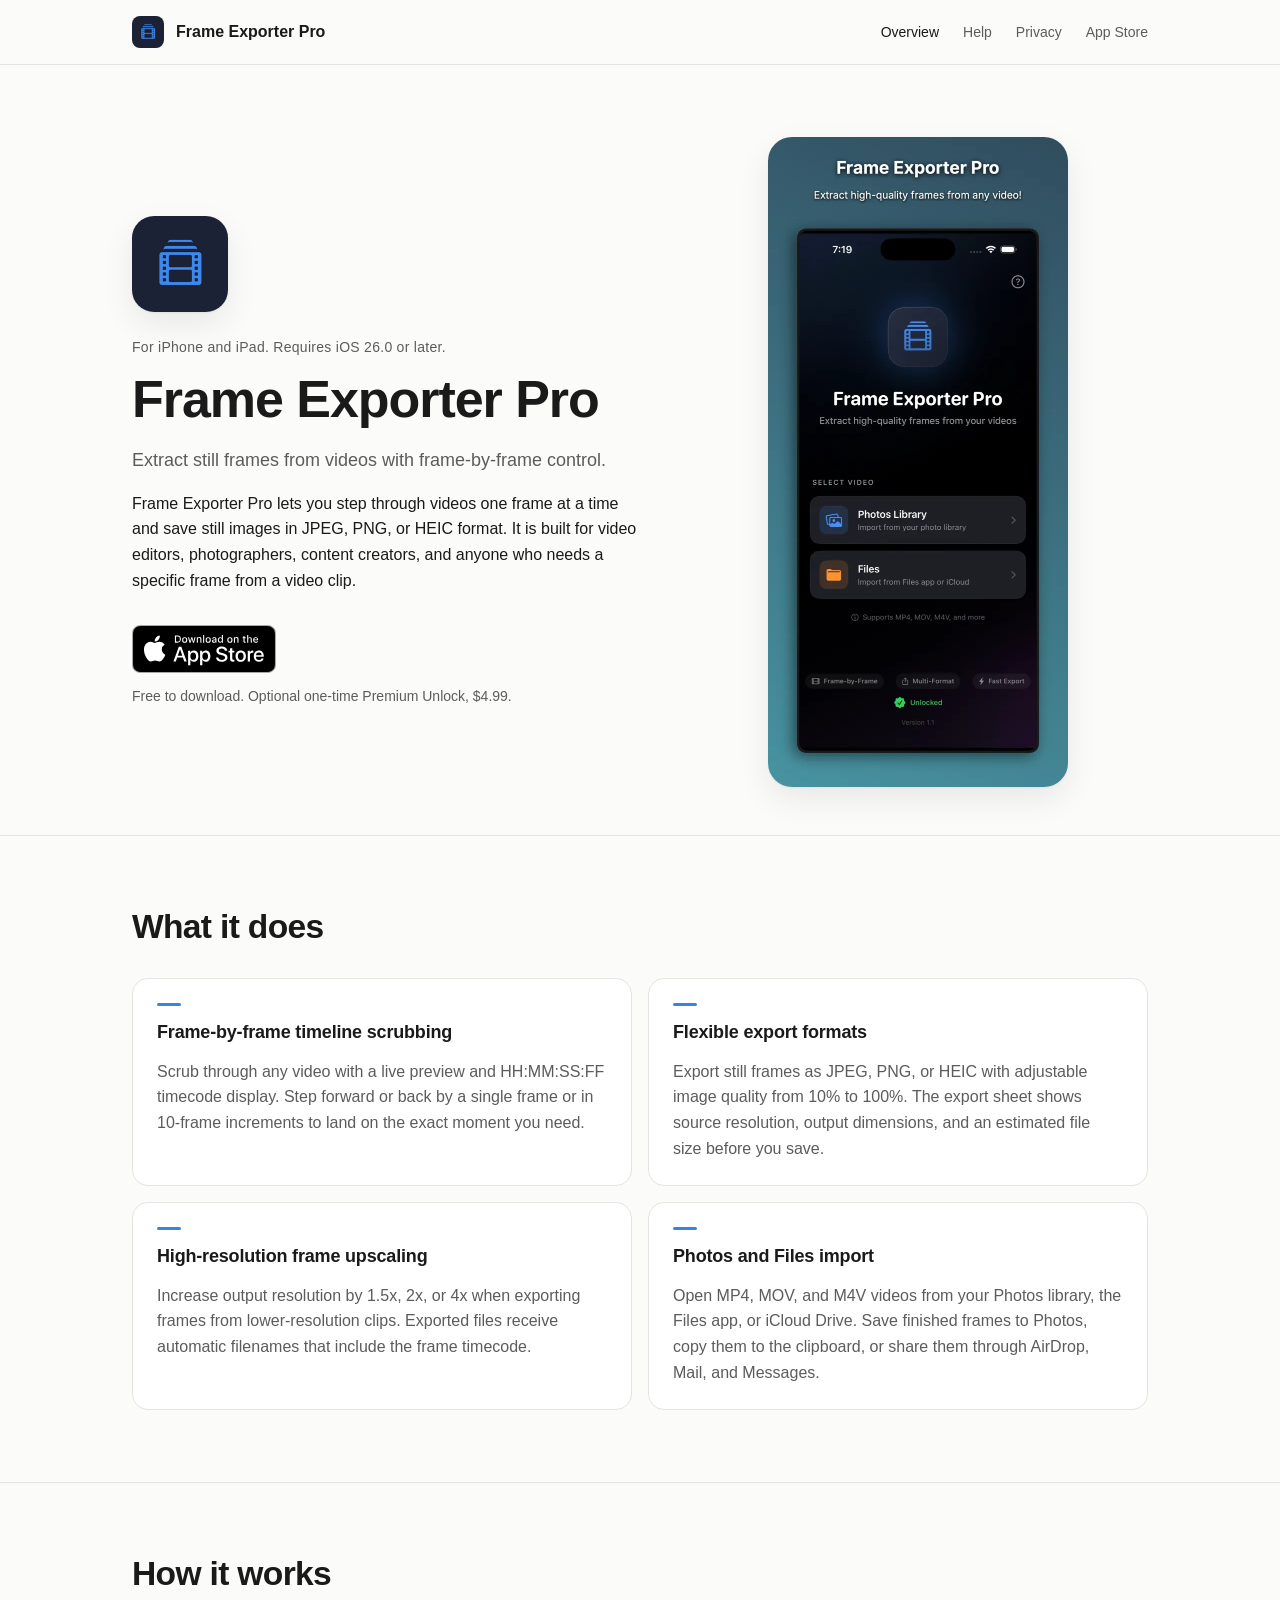
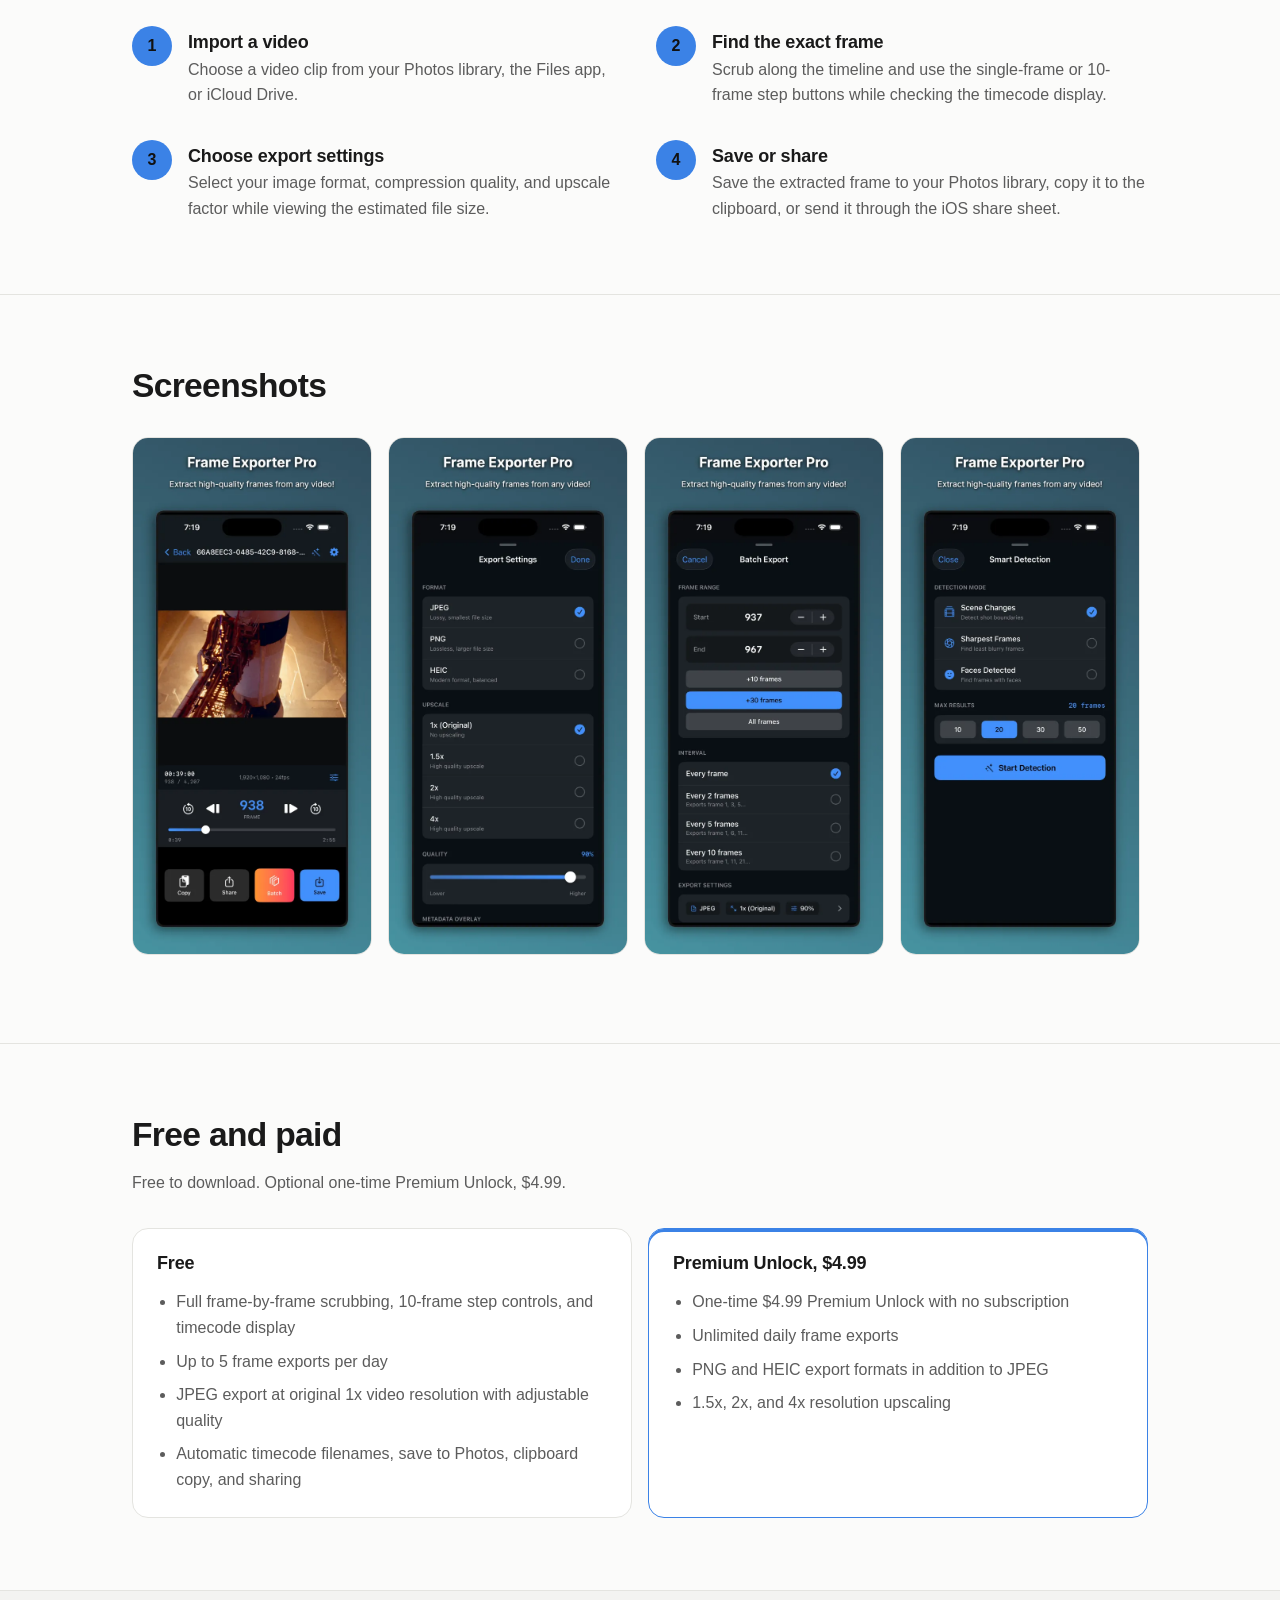
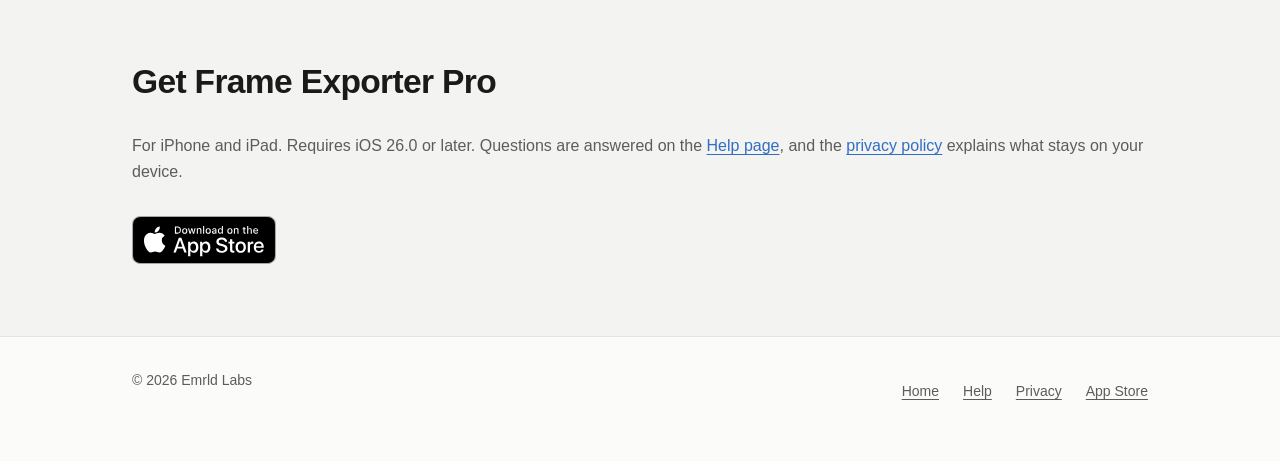
==== app/index.html @ c0278986 "Add iOS app site under app/ and link it from the README Adds the Frame Exporter Pro app page, help a" ====
<!doctype html>
<html lang="en">
<head>
<meta charset="utf-8">
<meta name="viewport" content="width=device-width, initial-scale=1">
<title>Frame Exporter Pro: Video Frame Extraction</title>
<meta name="description" content="Scrub through videos frame by frame on iPhone and iPad, then export still images in JPEG, PNG, or HEIC with optional upscaling.">
<link rel="canonical" href="https://workmanl.github.io/Frame-Exporter-Pro/app/">
<meta name="color-scheme" content="light dark">
<meta name="theme-color" content="#fbfbfa" media="(prefers-color-scheme: light)">
<meta name="theme-color" content="#0f0f10" media="(prefers-color-scheme: dark)">
<meta name="referrer" content="strict-origin-when-cross-origin">
<meta name="apple-itunes-app" content="app-id=6757141577">
<meta property="og:type" content="website">
<meta property="og:site_name" content="Frame Exporter Pro">
<meta property="og:title" content="Frame Exporter Pro: Video Frame Extraction">
<meta property="og:description" content="Scrub through videos frame by frame on iPhone and iPad, then export still images in JPEG, PNG, or HEIC with optional upscaling.">
<meta property="og:url" content="https://workmanl.github.io/Frame-Exporter-Pro/app/">
<meta property="og:image" content="https://workmanl.github.io/Frame-Exporter-Pro/app/assets/og.png">
<meta property="og:image:width" content="1200">
<meta property="og:image:height" content="630">
<meta property="og:image:alt" content="Frame Exporter Pro app icon">
<meta name="twitter:card" content="summary_large_image">
<meta name="twitter:title" content="Frame Exporter Pro: Video Frame Extraction">
<meta name="twitter:description" content="Scrub through videos frame by frame on iPhone and iPad, then export still images in JPEG, PNG, or HEIC with optional upscaling.">
<meta name="twitter:image" content="https://workmanl.github.io/Frame-Exporter-Pro/app/assets/og.png">
<link rel="icon" type="image/png" sizes="32x32" href="assets/favicon-32.png">
<link rel="icon" type="image/png" sizes="16x16" href="assets/favicon-16.png">
<link rel="apple-touch-icon" href="assets/apple-touch-icon.png">
<link rel="stylesheet" href="assets/site.css">
<style>:root{--accent:#3b82e6;--accent-ink:#111111;--link:#326ec4}@media (prefers-color-scheme: dark){:root{--link:#4186e7}}</style>
<script type="application/ld+json">
{
 "@context": "https://schema.org",
 "@type": "SoftwareApplication",
 "name": "Frame Exporter Pro",
 "description": "Scrub through videos frame by frame on iPhone and iPad, then export still images in JPEG, PNG, or HEIC with optional upscaling.",
 "operatingSystem": "iOS 26.0 or later",
 "applicationCategory": "MultimediaApplication",
 "softwareVersion": "1.1.1",
 "url": "https://workmanl.github.io/Frame-Exporter-Pro/app/",
 "downloadUrl": "https://apps.apple.com/us/app/frame-exporter-pro/id6757141577",
 "installUrl": "https://apps.apple.com/us/app/frame-exporter-pro/id6757141577",
 "image": "https://workmanl.github.io/Frame-Exporter-Pro/app/assets/icon-512.png",
 "screenshot": [
  "https://workmanl.github.io/Frame-Exporter-Pro/app/assets/shot-1.webp",
  "https://workmanl.github.io/Frame-Exporter-Pro/app/assets/shot-2.webp",
  "https://workmanl.github.io/Frame-Exporter-Pro/app/assets/shot-3.webp"
 ],
 "offers": {
  "@type": "Offer",
  "price": "0",
  "priceCurrency": "USD"
 },
 "publisher": {
  "@type": "Organization",
  "name": "Emrld Labs"
 }
}
</script>
</head>
<body>
<a class="skip" href="#main">Skip to content</a>
<header class="site-header">
  <div class="wrap">
    <a class="brand" href="index.html"><img src="assets/favicon-32.png" srcset="assets/icon-192.png 6x" width="32" height="32" alt=""><span>Frame Exporter Pro</span></a>
    <nav class="site-nav" aria-label="Main">
      <ul>
        <li><a href="index.html" aria-current="page">Overview</a></li>
        <li><a href="help.html">Help</a></li>
        <li><a href="privacy.html">Privacy</a></li>
        <li><a href="https://apps.apple.com/us/app/frame-exporter-pro/id6757141577" target="_blank" rel="noopener noreferrer">App Store</a></li>
      </ul>
    </nav>
  </div>
</header>
<main id="main">
<section class="hero" aria-labelledby="title">
  <div class="wrap portrait">
    <div>
      <img class="hero-icon" src="assets/icon-192.png" width="96" height="96" alt="Frame Exporter Pro app icon">
      <p class="eyebrow">For iPhone and iPad. Requires iOS 26.0 or later.</p>
      <h1 id="title">Frame Exporter Pro</h1>
      <p class="lede">Extract still frames from videos with frame-by-frame control.</p>
      <p>Frame Exporter Pro lets you step through videos one frame at a time and save still images in JPEG, PNG, or HEIC format. It is built for video editors, photographers, content creators, and anyone who needs a specific frame from a video clip.</p>
      <div class="cta"><a class="badge" href="https://apps.apple.com/us/app/frame-exporter-pro/id6757141577" target="_blank" rel="noopener noreferrer"><img src="assets/badge-appstore.svg" width="144" height="48" alt="Download on the App Store"></a></div>
      <p class="fineprint">Free to download. Optional one-time Premium Unlock, $4.99.</p>
    </div>
    <div class="hero-shot portrait"><img src="assets/shot-1.webp" width="600" height="1299" alt="Frame Exporter Pro start screen with Photos Library and Files import buttons" fetchpriority="high" decoding="async"></div>
  </div>
</section>
<section aria-labelledby="features">
  <div class="wrap">
    <div class="section-head"><h2 id="features">What it does</h2></div>
    <div class="grid">
      <div class="card"><h3>Frame-by-frame timeline scrubbing</h3><p>Scrub through any video with a live preview and HH:MM:SS:FF timecode display. Step forward or back by a single frame or in 10-frame increments to land on the exact moment you need.</p></div>
      <div class="card"><h3>Flexible export formats</h3><p>Export still frames as JPEG, PNG, or HEIC with adjustable image quality from 10% to 100%. The export sheet shows source resolution, output dimensions, and an estimated file size before you save.</p></div>
      <div class="card"><h3>High-resolution frame upscaling</h3><p>Increase output resolution by 1.5x, 2x, or 4x when exporting frames from lower-resolution clips. Exported files receive automatic filenames that include the frame timecode.</p></div>
      <div class="card"><h3>Photos and Files import</h3><p>Open MP4, MOV, and M4V videos from your Photos library, the Files app, or iCloud Drive. Save finished frames to Photos, copy them to the clipboard, or share them through AirDrop, Mail, and Messages.</p></div>
    </div>
  </div>
</section>
<section aria-labelledby="how">
  <div class="wrap">
    <div class="section-head"><h2 id="how">How it works</h2></div>
    <ol class="steps">
      <li><div><h3>Import a video</h3><p>Choose a video clip from your Photos library, the Files app, or iCloud Drive.</p></div></li>
      <li><div><h3>Find the exact frame</h3><p>Scrub along the timeline and use the single-frame or 10-frame step buttons while checking the timecode display.</p></div></li>
      <li><div><h3>Choose export settings</h3><p>Select your image format, compression quality, and upscale factor while viewing the estimated file size.</p></div></li>
      <li><div><h3>Save or share</h3><p>Save the extracted frame to your Photos library, copy it to the clipboard, or send it through the iOS share sheet.</p></div></li>
    </ol>
  </div>
</section>
<section aria-labelledby="shots">
  <div class="wrap">
    <div class="section-head"><h2 id="shots">Screenshots</h2></div>
    <div class="shots portrait" role="region" aria-label="Screenshots, scroll sideways" tabindex="0">
      <img src="assets/shot-2.webp" width="600" height="1299" alt="Frame Exporter Pro video player at frame 938 with frame step controls and Copy, Share, Batch and Save buttons" loading="lazy" decoding="async">
      <img src="assets/shot-3.webp" width="600" height="1299" alt="Frame Exporter Pro export settings with JPEG, PNG and HEIC formats, upscale options and a quality slider" loading="lazy" decoding="async">
      <img src="assets/shot-4.webp" width="600" height="1299" alt="Frame Exporter Pro batch export with a start and end frame range and interval options" loading="lazy" decoding="async">
      <img src="assets/shot-5.webp" width="600" height="1299" alt="Frame Exporter Pro smart detection with scene change, sharpest frame and face detection modes" loading="lazy" decoding="async">
    </div>
  </div>
</section>
<section aria-labelledby="pricing">
  <div class="wrap">
    <div class="section-head"><h2 id="pricing">Free and paid</h2><p class="muted">Free to download. Optional one-time Premium Unlock, $4.99.</p></div>
    <div class="plans">
      <div class="plan"><h3>Free</h3><ul><li>Full frame-by-frame scrubbing, 10-frame step controls, and timecode display</li><li>Up to 5 frame exports per day</li><li>JPEG export at original 1x video resolution with adjustable quality</li><li>Automatic timecode filenames, save to Photos, clipboard copy, and sharing</li></ul></div>
      <div class="plan paid"><h3>Premium Unlock, $4.99</h3><ul><li>One-time $4.99 Premium Unlock with no subscription</li><li>Unlimited daily frame exports</li><li>PNG and HEIC export formats in addition to JPEG</li><li>1.5x, 2x, and 4x resolution upscaling</li></ul></div>
    </div>
  </div>
</section>
<section class="band" aria-labelledby="get">
  <div class="wrap">
    <h2 id="get">Get Frame Exporter Pro</h2>
    <p class="muted">For iPhone and iPad. Requires iOS 26.0 or later. Questions are answered on the <a href="help.html">Help page</a>, and the <a href="privacy.html">privacy policy</a> explains what stays on your device.</p>
    <a class="badge" href="https://apps.apple.com/us/app/frame-exporter-pro/id6757141577" target="_blank" rel="noopener noreferrer"><img src="assets/badge-appstore.svg" width="144" height="48" alt="Download on the App Store"></a>
  </div>
</section>
</main>
<footer class="site-footer">
  <div class="wrap">
    <p>&copy; 2026 Emrld Labs</p>
    <nav aria-label="Footer">
      <ul>
        <li><a href="index.html">Home</a></li>
        <li><a href="help.html">Help</a></li>
        <li><a href="privacy.html">Privacy</a></li>
        <li><a href="https://apps.apple.com/us/app/frame-exporter-pro/id6757141577" target="_blank" rel="noopener noreferrer">App Store</a></li>
      </ul>
    </nav>
  </div>
</footer>
</body>
</html>
---- app/assets/site.css ----
/* Shared design system for the Emrld Labs app sites.
   Per app values (--accent, --accent-ink, --link) are set inline on :root by build.py. */
:root {
  color-scheme: light dark;
  --bg: #fbfbfa;
  --surface: #ffffff;
  --surface-2: #f3f3f1;
  --text: #1a1a1a;
  --muted: #5c5c5c;
  --line: #e4e4e0;
  --shadow: 0 1px 2px rgba(0,0,0,.05), 0 12px 32px rgba(0,0,0,.08);
  --radius-s: 10px;
  --radius: 16px;
  --radius-l: 24px;
  --space-1: 4px;
  --space-2: 8px;
  --space-3: 12px;
  --space-4: 16px;
  --space-5: 24px;
  --space-6: 32px;
  --space-7: 48px;
  --space-8: 72px;
  --space-9: 104px;
  --step--1: 0.875rem;
  --step-0: 1rem;
  --step-1: 1.125rem;
  --step-2: 1.375rem;
  --step-3: clamp(1.6rem, 1.2rem + 1.6vw, 2.1rem);
  --step-4: clamp(2.1rem, 1.5rem + 2.8vw, 3.25rem);
  --font: -apple-system, BlinkMacSystemFont, "SF Pro Text", "Segoe UI", Roboto, Helvetica, Arial, sans-serif;
  --maxw: 1080px;
  --gutter: 20px;
}
@media (prefers-color-scheme: dark) {
  :root {
    --bg: #0f0f10;
    --surface: #18181a;
    --surface-2: #1f1f22;
    --text: #f2f2f0;
    --muted: #a8a8a4;
    --line: #2c2c30;
    --shadow: 0 1px 2px rgba(0,0,0,.4), 0 16px 40px rgba(0,0,0,.45);
  }
}

*, *::before, *::after { box-sizing: border-box; }
html { -webkit-text-size-adjust: 100%; text-size-adjust: 100%; }
body {
  margin: 0;
  background: var(--bg);
  color: var(--text);
  font-family: var(--font);
  font-size: var(--step-0);
  line-height: 1.6;
  -webkit-font-smoothing: antialiased;
  overflow-wrap: break-word;
}
img { max-width: 100%; height: auto; display: block; }
a { color: var(--link); text-underline-offset: 3px; text-decoration-thickness: 1px; }
a:hover { text-decoration-thickness: 2px; }
:focus-visible { outline: 3px solid var(--link); outline-offset: 3px; border-radius: 4px; }
h1, h2, h3 { line-height: 1.15; letter-spacing: -0.02em; margin: 0 0 var(--space-4); font-weight: 650; }
h1 { font-size: var(--step-4); }
h2 { font-size: var(--step-3); }
h3 { font-size: var(--step-1); letter-spacing: -0.01em; }
p { margin: 0 0 var(--space-4); }
.wrap { max-width: var(--maxw); margin: 0 auto; padding: 0 var(--gutter); }
.muted { color: var(--muted); }

.skip {
  position: absolute; left: var(--space-4); top: -100px;
  background: var(--surface); color: var(--text); padding: var(--space-3) var(--space-4);
  border-radius: var(--radius-s); box-shadow: var(--shadow); z-index: 10;
}
.skip:focus { top: var(--space-4); }

/* Header */
.site-header { border-bottom: 1px solid var(--line); background: var(--bg); }
.site-header .wrap { display: flex; align-items: center; justify-content: space-between; gap: var(--space-4); min-height: 64px; flex-wrap: wrap; padding-top: var(--space-2); padding-bottom: var(--space-2); }
.brand { display: inline-flex; align-items: center; gap: var(--space-3); color: var(--text); text-decoration: none; font-weight: 650; }
.brand img { width: 32px; height: 32px; border-radius: 8px; }
.site-nav ul { list-style: none; display: flex; gap: var(--space-2) var(--space-5); margin: 0; padding: 0; flex-wrap: wrap; }
.site-nav a { color: var(--muted); text-decoration: none; font-size: var(--step--1); display: inline-flex; align-items: center; min-height: 44px; }
.site-nav a:hover, .site-nav a[aria-current="page"] { color: var(--text); }

/* Hero */
.hero { padding: var(--space-8) 0 var(--space-7); }
.hero .wrap { display: grid; gap: var(--space-7); align-items: center; }
.hero-icon { width: 96px; height: 96px; border-radius: 22px; box-shadow: var(--shadow); margin-bottom: var(--space-5); }
.eyebrow { font-size: var(--step--1); color: var(--muted); letter-spacing: .02em; margin-bottom: var(--space-3); }
.lede { font-size: var(--step-1); color: var(--muted); max-width: 34em; }
.cta { display: flex; flex-wrap: wrap; align-items: center; gap: var(--space-4); margin: var(--space-6) 0 var(--space-3); }
.badge img { height: 48px; width: auto; }
.btn-mac {
  display: inline-flex; align-items: center; gap: var(--space-2); min-height: 48px;
  padding: 0 var(--space-5); border-radius: 12px; background: #000; color: #fff;
  border: 1px solid #a6a6a6; text-decoration: none; font-weight: 600; font-size: var(--step--1);
}
.btn-mac svg { width: 18px; height: 22px; }
.fineprint { font-size: var(--step--1); color: var(--muted); margin: 0; }
.hero-shot { justify-self: center; width: 100%; }
.hero-shot img { border-radius: var(--radius-l); box-shadow: var(--shadow); margin: 0 auto; }
.hero-shot.portrait img { max-width: 300px; }

/* Sections */
section { padding: var(--space-8) 0; }
section + section { border-top: 1px solid var(--line); }
.section-head { max-width: 40em; margin-bottom: var(--space-6); }
.grid { display: grid; gap: var(--space-4); grid-template-columns: 1fr; }
.card { background: var(--surface); border: 1px solid var(--line); border-radius: var(--radius); padding: var(--space-5); }
.card p { margin: 0; color: var(--muted); }
.card h3::before { content: ""; display: block; width: 24px; height: 3px; border-radius: 2px; background: var(--accent); margin-bottom: var(--space-4); }

.steps { list-style: none; counter-reset: s; margin: 0; padding: 0; display: grid; gap: var(--space-5); }
.steps li { counter-increment: s; display: grid; grid-template-columns: 40px 1fr; gap: var(--space-4); align-items: start; }
.steps li::before {
  content: counter(s); width: 40px; height: 40px; border-radius: 50%;
  display: grid; place-items: center; font-weight: 650;
  background: var(--accent); color: var(--accent-ink);
}
.steps h3 { margin: 6px 0 var(--space-1); }
.steps p { margin: 0; color: var(--muted); }

.shots { display: flex; gap: var(--space-4); overflow-x: auto; padding-bottom: var(--space-4); scroll-snap-type: x mandatory; overscroll-behavior-x: contain; }
.shots img { flex: 0 0 auto; scroll-snap-align: start; border-radius: var(--radius); border: 1px solid var(--line); }
.shots.portrait img { width: 220px; }
.shots.landscape img { width: min(560px, 85vw); }

.plans { display: grid; gap: var(--space-4); grid-template-columns: 1fr; }
.plan { background: var(--surface); border: 1px solid var(--line); border-radius: var(--radius); padding: var(--space-5); }
.plan.paid { border-color: var(--accent); box-shadow: inset 0 3px 0 var(--accent); }
.plan ul { margin: 0; padding-left: 1.2em; color: var(--muted); }
.plan li + li { margin-top: var(--space-2); }

.band { background: var(--surface-2); }
.band .wrap { display: flex; flex-direction: column; gap: var(--space-4); align-items: flex-start; }

/* Prose pages */
.page-head { padding: var(--space-8) 0 var(--space-5); }
.prose { max-width: 44em; padding-bottom: var(--space-8); }
.prose h2 { font-size: var(--step-2); margin-top: var(--space-7); }
.prose ul { padding-left: 1.2em; }
.prose li + li { margin-top: var(--space-2); }
.faq details { border-bottom: 1px solid var(--line); padding: var(--space-4) 0; }
.faq summary { cursor: pointer; font-weight: 600; list-style: none; position: relative; padding-left: 1.6em; min-height: 24px; }
.faq summary::-webkit-details-marker { display: none; }
.faq summary::before { content: "+"; position: absolute; left: 0; top: -1px; width: 1em; text-align: center; color: var(--link); font-weight: 700; }
.faq details[open] summary::before { content: "\2212"; }
.faq details p { padding-left: 1.6em; }
.faq details p { margin: var(--space-3) 0 0; color: var(--muted); }
.contact h2 { margin-top: 0; }
.contact { background: var(--surface); border: 1px solid var(--line); border-radius: var(--radius); padding: var(--space-5); margin-top: var(--space-7); }
.label-box { border-left: 3px solid var(--accent); padding: var(--space-3) var(--space-4); background: var(--surface); border-radius: 0 var(--radius-s) var(--radius-s) 0; }

/* Footer */
.site-footer { border-top: 1px solid var(--line); padding: var(--space-6) 0 var(--space-7); font-size: var(--step--1); color: var(--muted); }
.site-footer .wrap { display: flex; flex-wrap: wrap; justify-content: space-between; gap: var(--space-4); }
.site-footer ul { list-style: none; display: flex; flex-wrap: wrap; gap: var(--space-2) var(--space-5); margin: 0; padding: 0; }
.site-footer a { color: var(--muted); display: inline-flex; align-items: center; min-height: 44px; }

@media (min-width: 720px) {
  :root { --gutter: 32px; }
  .grid { grid-template-columns: repeat(2, 1fr); }
  .plans { grid-template-columns: 1fr 1fr; }
  .steps { grid-template-columns: repeat(2, 1fr); gap: var(--space-6); }
}
@media (min-width: 960px) {
  .hero .wrap { grid-template-columns: 1.1fr 1fr; }
  .hero .wrap.landscape { grid-template-columns: 1fr; }
  .grid.three { grid-template-columns: repeat(3, 1fr); }
  .shots.portrait img { width: 240px; }
}
@media (prefers-reduced-motion: no-preference) {
  html { scroll-behavior: smooth; }
}
@media print {
  .site-nav, .skip, .cta { display: none; }
}
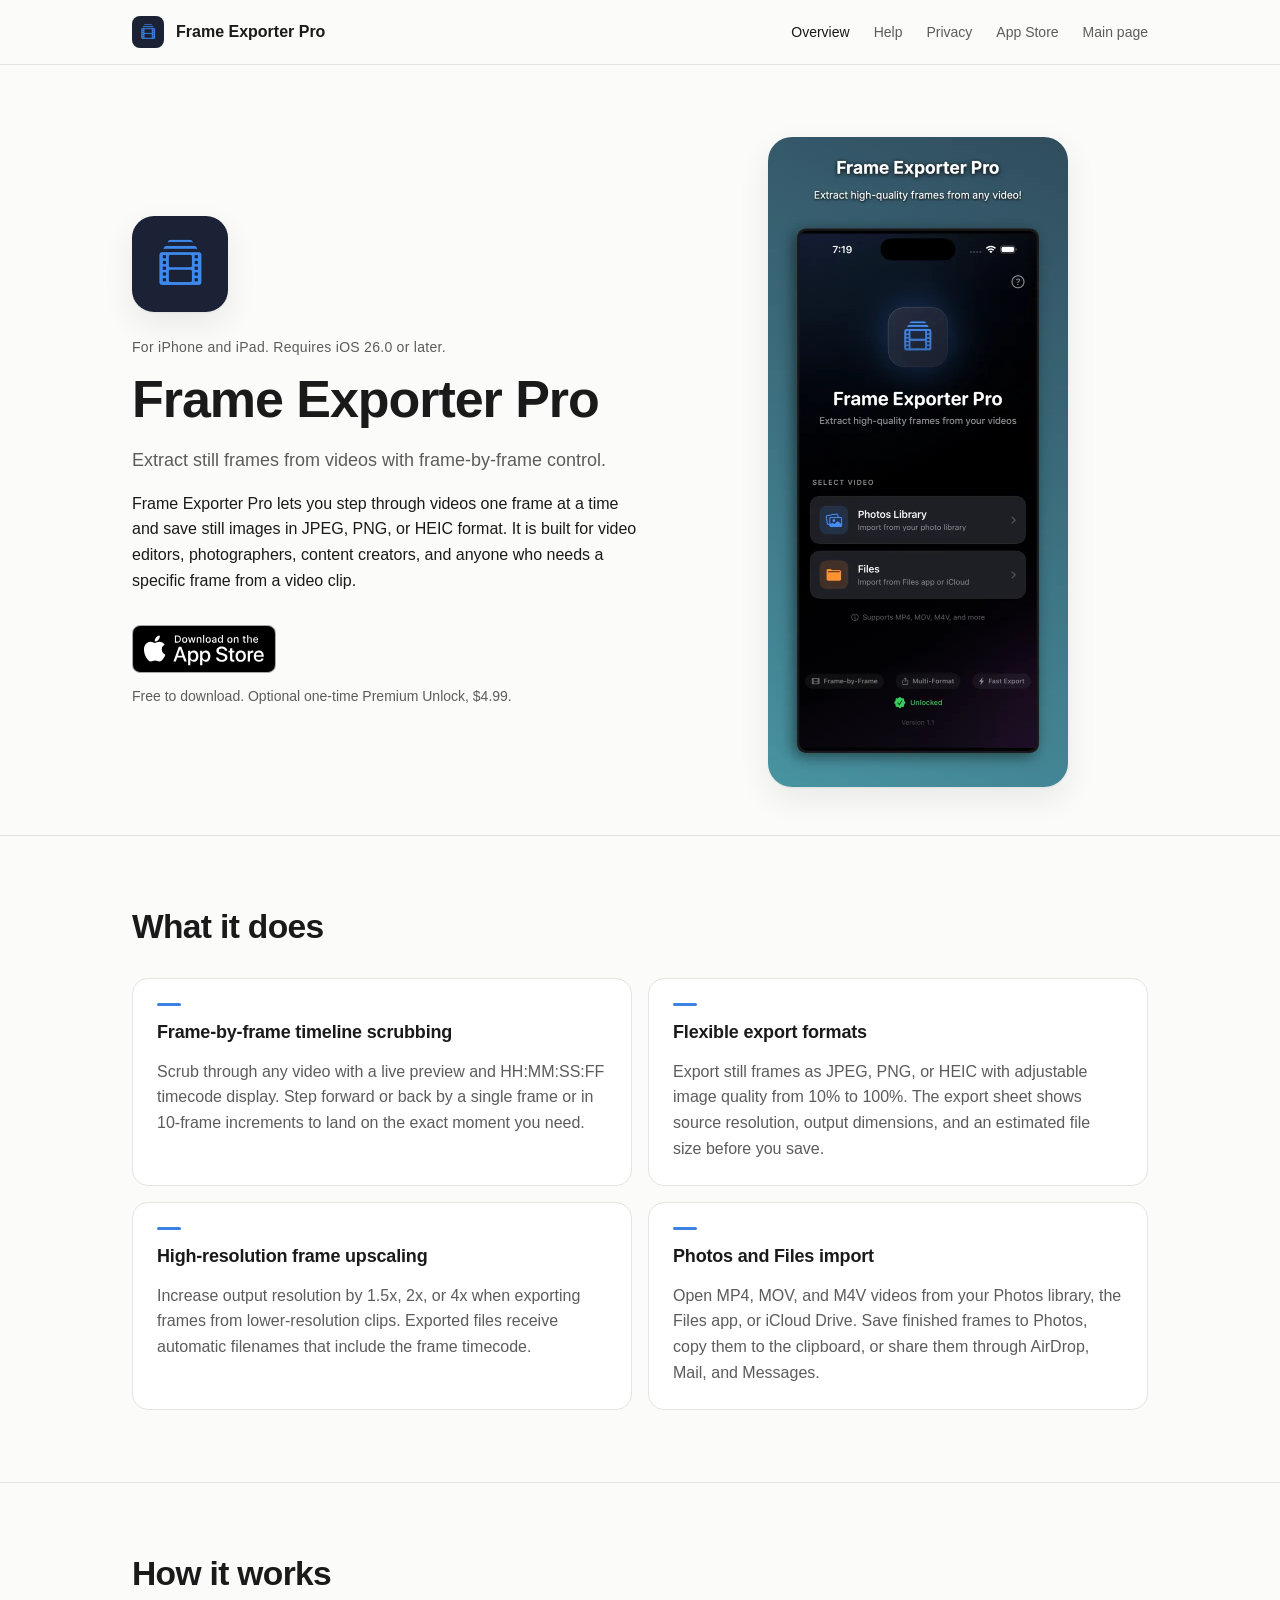
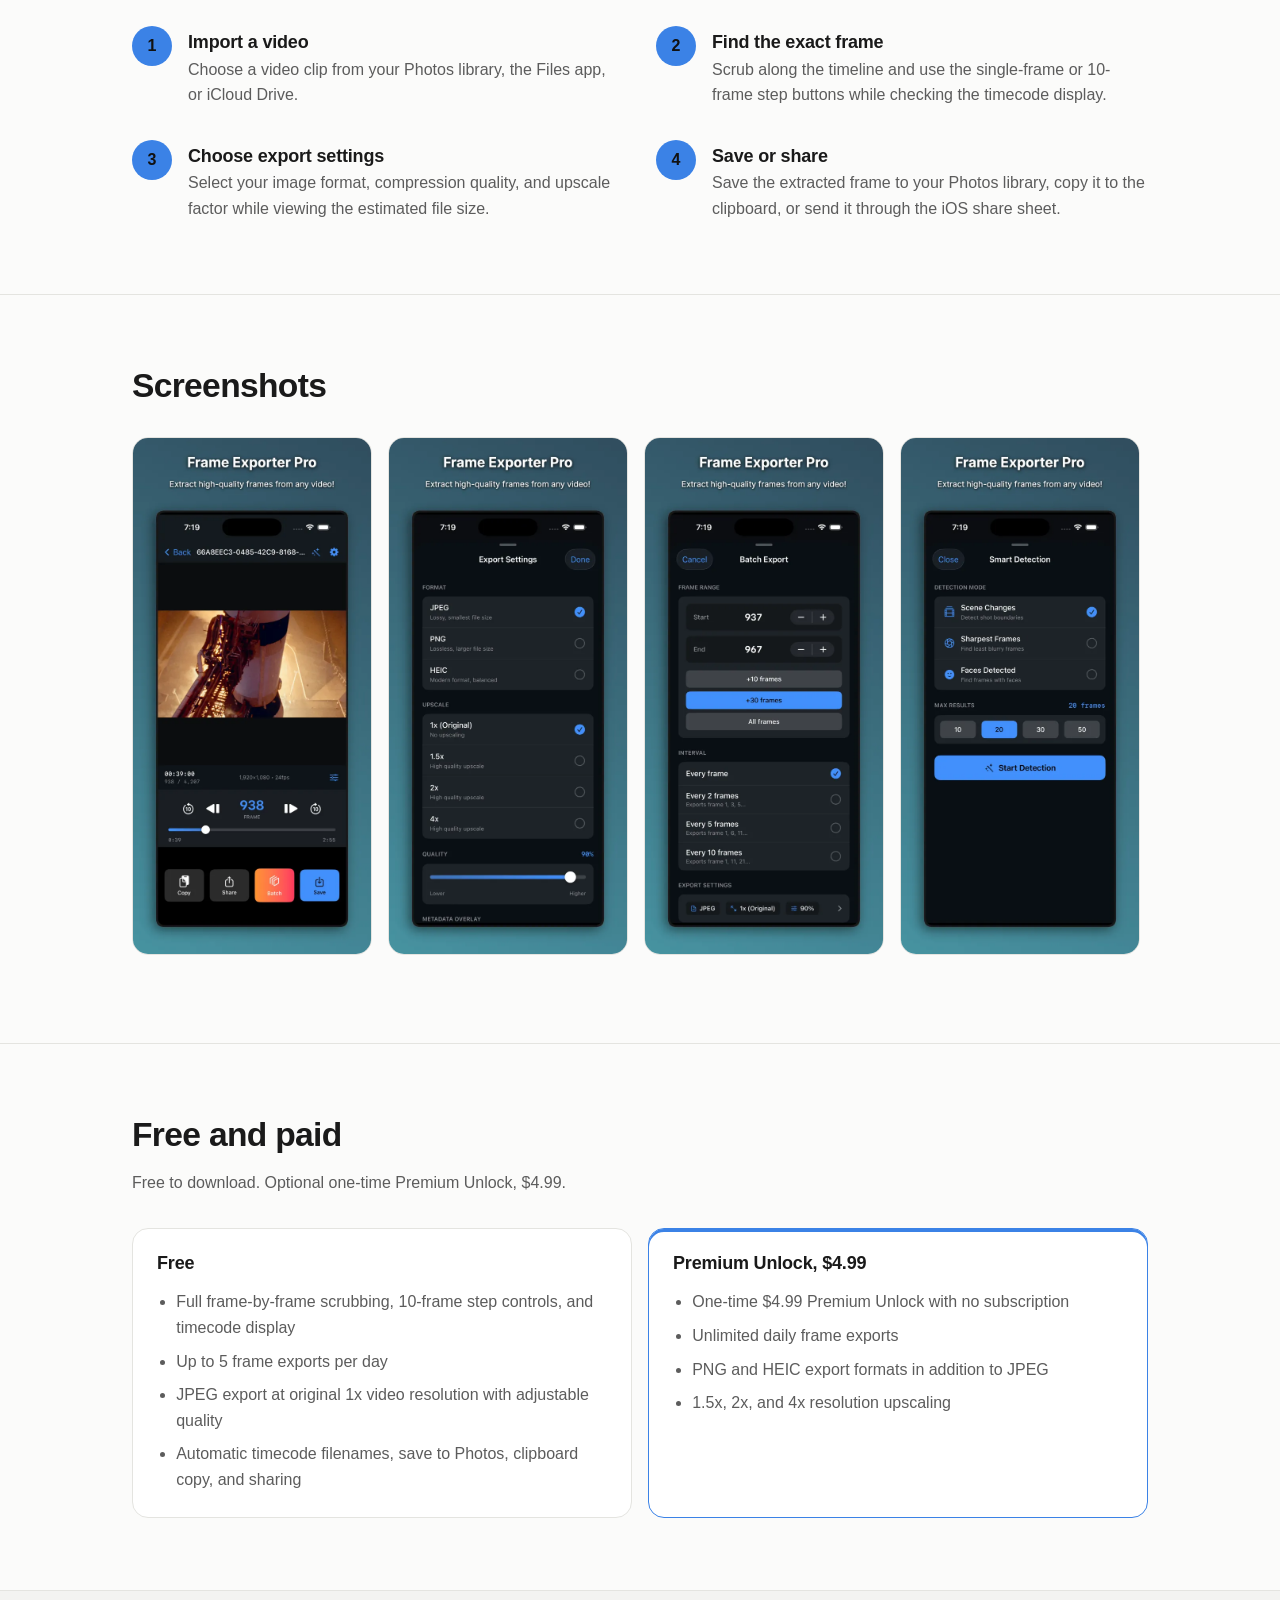
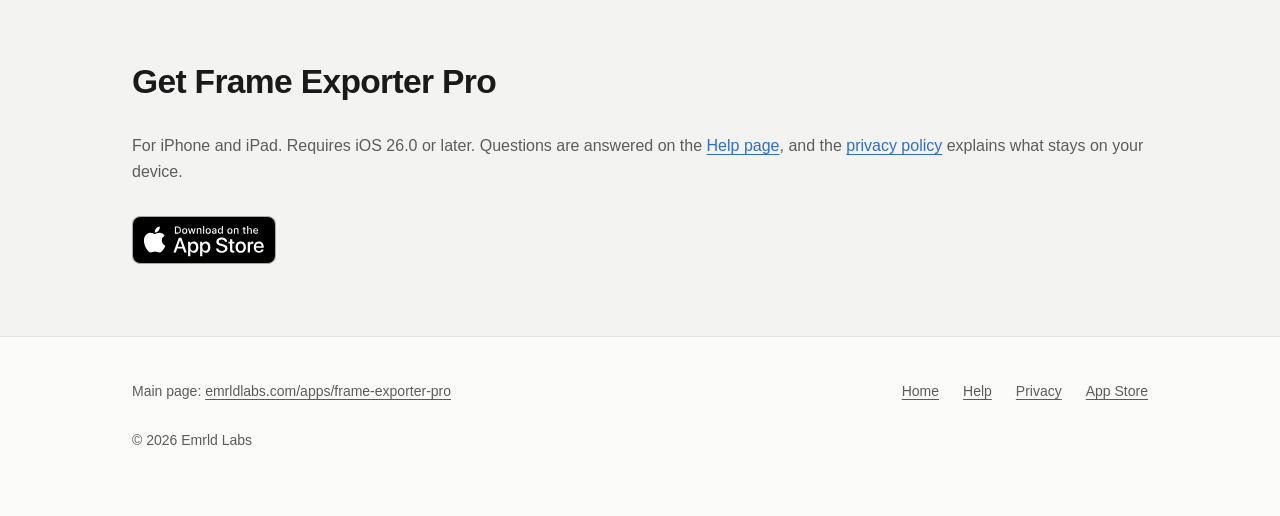
==== commit 48715a7a: "Point canonical home to the emrldlabs.com app page The app page on emrldlabs.com is now the main pag" ====
--- a/app/index.html
+++ b/app/index.html
@@ -5,7 +5,7 @@
 <meta name="viewport" content="width=device-width, initial-scale=1">
 <title>Frame Exporter Pro: Video Frame Extraction</title>
 <meta name="description" content="Scrub through videos frame by frame on iPhone and iPad, then export still images in JPEG, PNG, or HEIC with optional upscaling.">
-<link rel="canonical" href="https://workmanl.github.io/Frame-Exporter-Pro/app/">
+<link rel="canonical" href="https://emrldlabs.com/apps/frame-exporter-pro/">
 <meta name="color-scheme" content="light dark">
 <meta name="theme-color" content="#fbfbfa" media="(prefers-color-scheme: light)">
 <meta name="theme-color" content="#0f0f10" media="(prefers-color-scheme: dark)">
@@ -15,7 +15,7 @@
 <meta property="og:site_name" content="Frame Exporter Pro">
 <meta property="og:title" content="Frame Exporter Pro: Video Frame Extraction">
 <meta property="og:description" content="Scrub through videos frame by frame on iPhone and iPad, then export still images in JPEG, PNG, or HEIC with optional upscaling.">
-<meta property="og:url" content="https://workmanl.github.io/Frame-Exporter-Pro/app/">
+<meta property="og:url" content="https://emrldlabs.com/apps/frame-exporter-pro/">
 <meta property="og:image" content="https://workmanl.github.io/Frame-Exporter-Pro/app/assets/og.png">
 <meta property="og:image:width" content="1200">
 <meta property="og:image:height" content="630">
@@ -38,7 +38,7 @@
  "operatingSystem": "iOS 26.0 or later",
  "applicationCategory": "MultimediaApplication",
  "softwareVersion": "1.1.1",
- "url": "https://workmanl.github.io/Frame-Exporter-Pro/app/",
+ "url": "https://emrldlabs.com/apps/frame-exporter-pro/",
  "downloadUrl": "https://apps.apple.com/us/app/frame-exporter-pro/id6757141577",
  "installUrl": "https://apps.apple.com/us/app/frame-exporter-pro/id6757141577",
  "image": "https://workmanl.github.io/Frame-Exporter-Pro/app/assets/icon-512.png",
@@ -70,6 +70,7 @@
         <li><a href="help.html">Help</a></li>
         <li><a href="privacy.html">Privacy</a></li>
         <li><a href="https://apps.apple.com/us/app/frame-exporter-pro/id6757141577" target="_blank" rel="noopener noreferrer">App Store</a></li>
+        <li><a href="https://emrldlabs.com/apps/frame-exporter-pro/" target="_blank" rel="noopener noreferrer">Main page</a></li>
       </ul>
     </nav>
   </div>
@@ -141,7 +142,8 @@
 </main>
 <footer class="site-footer">
   <div class="wrap">
-    <p>&copy; 2026 Emrld Labs</p>
+    <div><p>Main page: <a href="https://emrldlabs.com/apps/frame-exporter-pro/" target="_blank" rel="noopener noreferrer">emrldlabs.com/apps/frame-exporter-pro</a></p>
+    <p>&copy; 2026 Emrld Labs</p></div>
     <nav aria-label="Footer">
       <ul>
         <li><a href="index.html">Home</a></li>
